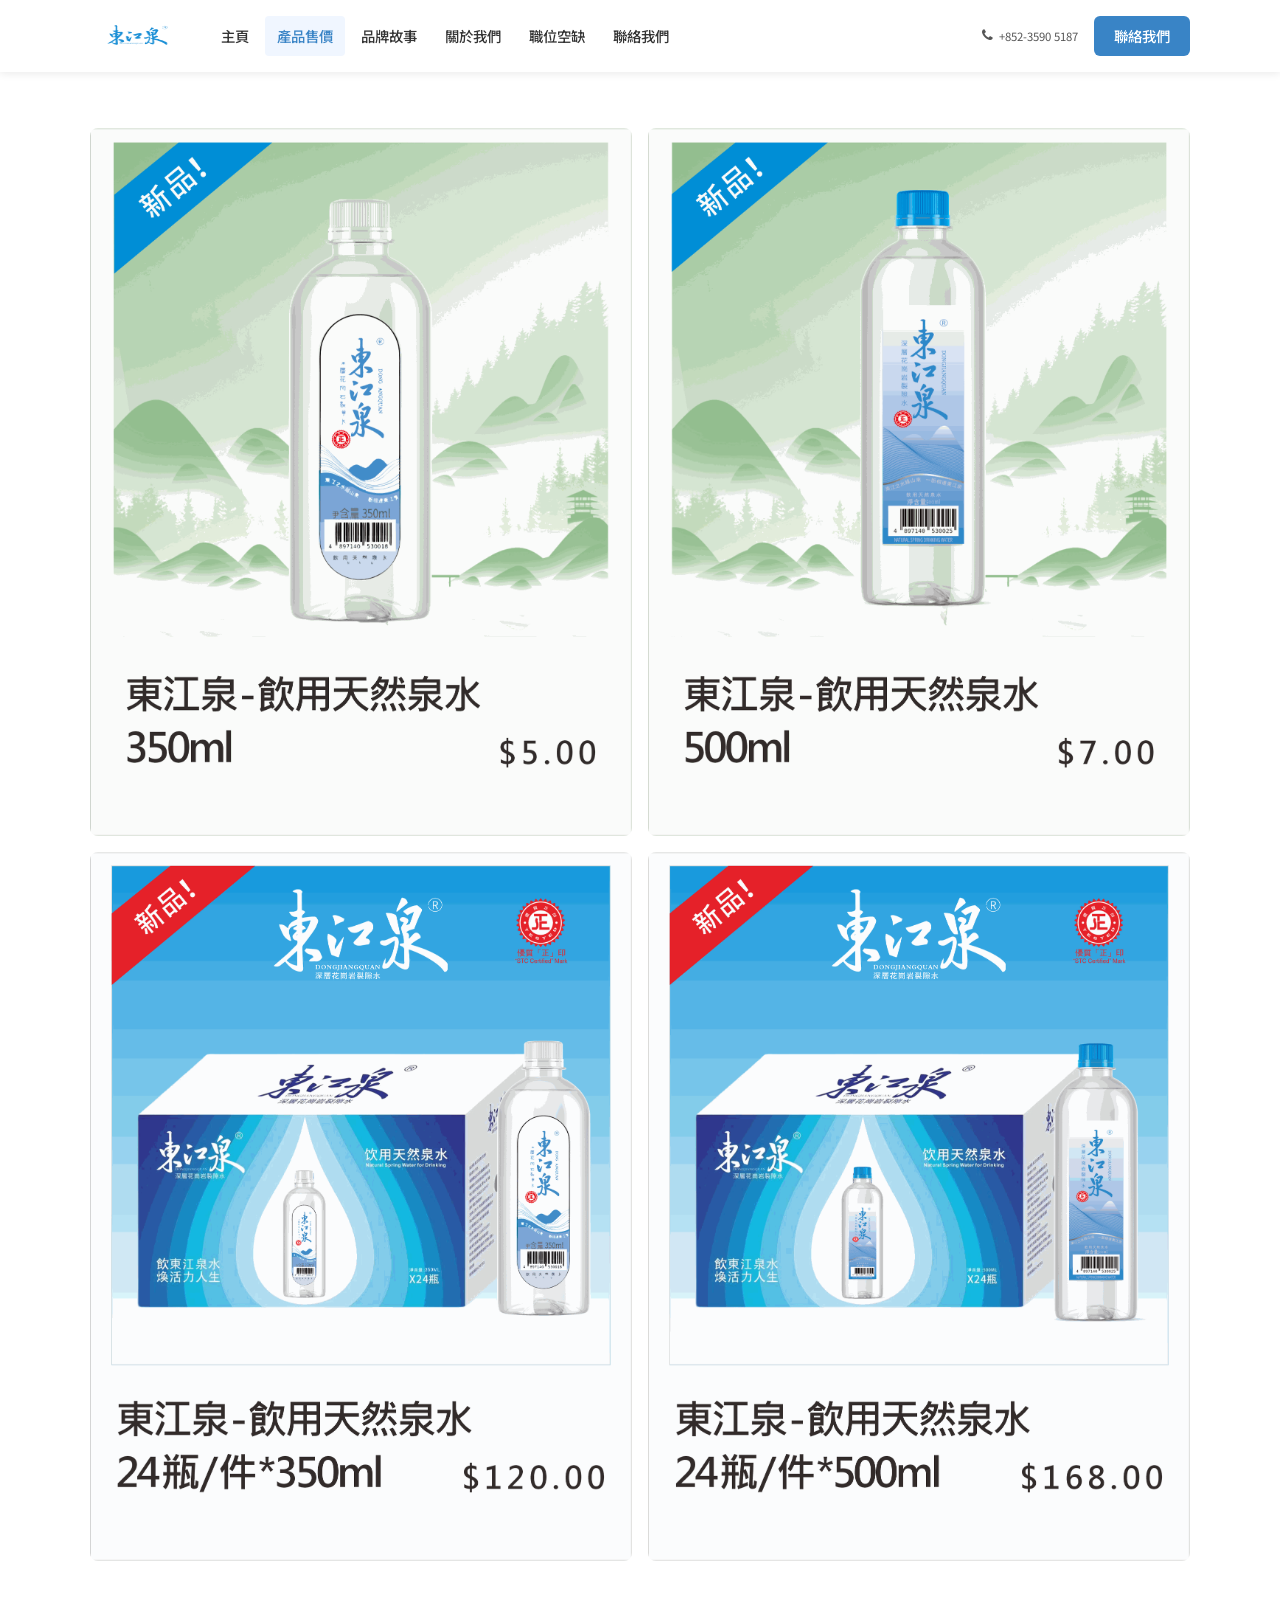
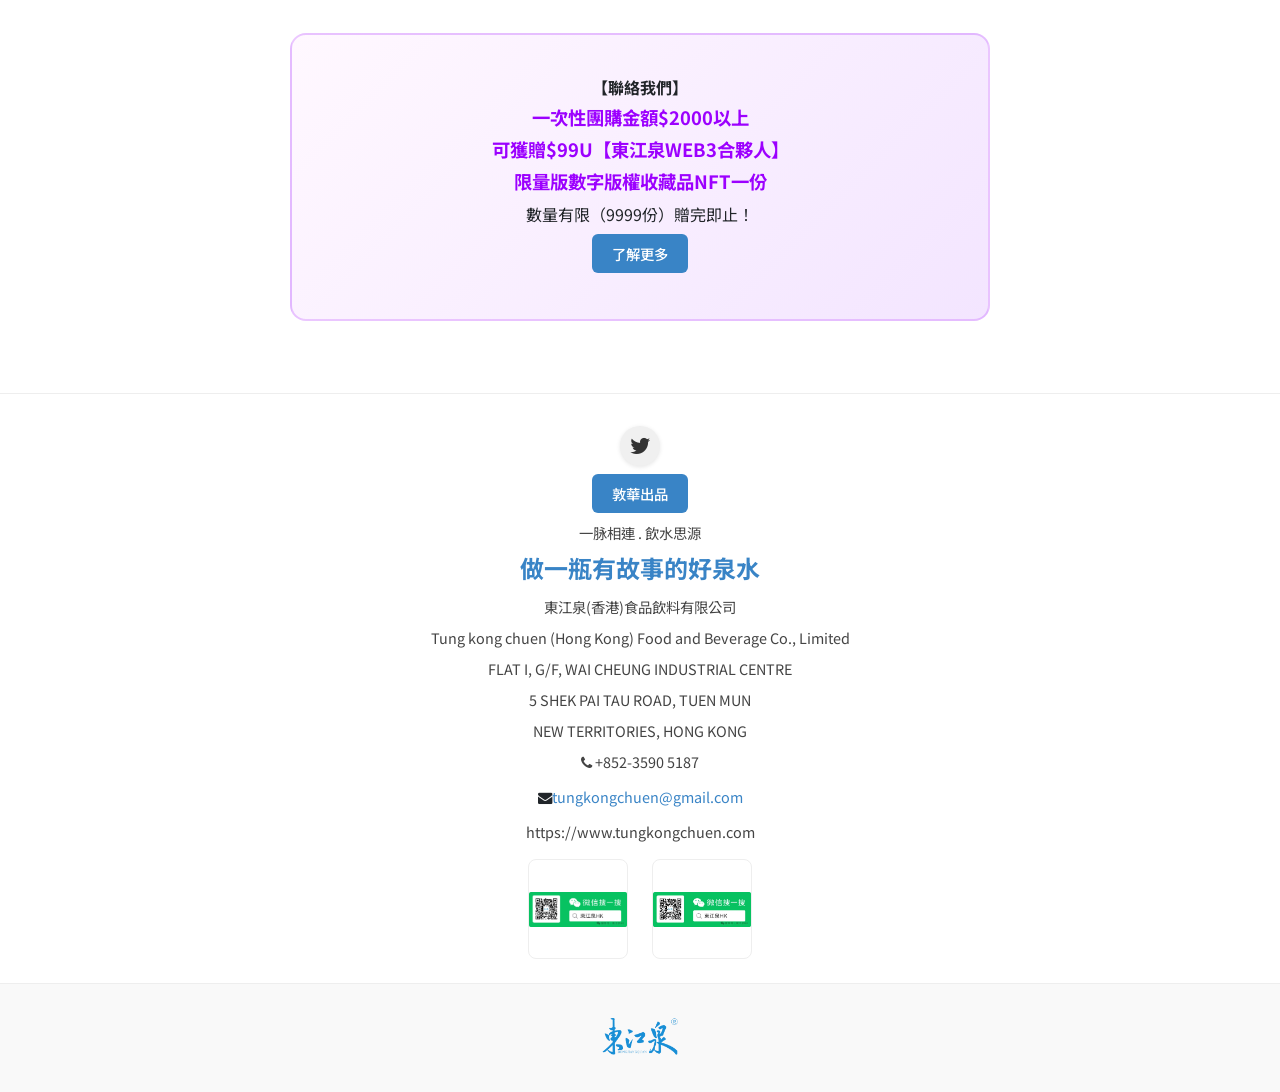
==== chan-pin.html @ 52a04b43 "fix: correct all images with exact original URLs + add all sub-pages - Downloaded all correct origin" ====
<!DOCTYPE html>
<html lang="zh-TW">
<head>
  <meta charset="utf-8"/>
  <meta http-equiv="X-UA-Compatible" content="IE=edge"/>
  <meta name="viewport" content="width=device-width, initial-scale=1"/>
  <meta name="description" content="東江泉 天然飲用泉水 - 產品售價"/>
  <title>產品售價 | 東江泉 天然飲用泉水</title>
  <link rel="shortcut icon" href="assets/images/logo.png"/>
  <link rel="preconnect" href="https://fonts.gstatic.com/" crossorigin/>
  <link href="https://fonts.googleapis.com/css2?family=Noto+Sans+TC:wght@300;400;500;700&display=swap" rel="stylesheet"/>
  <link rel="stylesheet" href="https://cdnjs.cloudflare.com/ajax/libs/font-awesome/4.7.0/css/font-awesome.min.css"/>
  <link rel="stylesheet" href="style.css"/>
</head>
<body>

<header id="top" class="site-header"></header>

<main id="wrap">

  <!-- Product Gallery - 2 column masonry -->
  <section class="section-gallery section-gallery-products">
    <div class="container">
      <div class="masonry-2col">
        <div class="masonry-col">
          <img src="assets/images/prod_350ml_5.png"   alt="東江泉350ml 5箱裝"   class="img-fluid rounded gallery-img"/>
          <img src="assets/images/prod_350ml_120.png" alt="東江泉350ml 120箱裝" class="img-fluid rounded gallery-img"/>
        </div>
        <div class="masonry-col">
          <img src="assets/images/prod_500ml_7.png"   alt="東江泉500ml 7箱裝"   class="img-fluid rounded gallery-img"/>
          <img src="assets/images/prod_500ml_168.png" alt="東江泉500ml 168箱裝" class="img-fluid rounded gallery-img"/>
        </div>
      </div>
    </div>
  </section>

  <!-- NFT Promo Banner -->
  <section class="section-nft-promo">
    <div class="container">
      <div class="nft-promo-box">
        <div class="nft-promo-inner">
          <p><strong>【聯絡我們】</strong></p>
          <h3><span style="color:rgb(156,0,255);">一次性團購金額$2000以上</span></h3>
          <h3><span style="color:rgb(156,0,255);">可獲贈$99U【東江泉WEB3合夥人】</span></h3>
          <h3><span style="color:rgb(156,0,255);">限量版數字版權收藏品NFT一份</span></h3>
          <p>數量有限（9999份）贈完即止！</p>
          <p class="mt-3"><a href="contactus.html" class="btn-contact">了解更多</a></p>
        </div>
      </div>
    </div>
  </section>

</main>

<footer id="bottom"></footer>
<script src="main.js"></script>
</body>
</html>
---- style.css ----
/* ======================================================
   東江泉 天然飲用泉水 - 1:1 Clone Stylesheet
   ====================================================== */

/* ---- CSS Variables (matching Odoo theme) ---- */
:root {
  --color1: #3984c6;        /* o-color-1 blue */
  --color5: #6c757d;        /* o-color-5 muted */
  --color-primary: #3984c6;
  --color-gold-start: #FFDE45;
  --color-gold-end: #452100;
  --font-sans: 'Noto Sans TC', 'PingFang TC', 'Microsoft JhengHei', 'Helvetica Neue', Arial, sans-serif;
  --font-serif: 'Noto Serif TC', 'PMingLiU', Georgia, serif;
  --header-h: 72px;
  --mobile-header-h: 64px;
}

/* ---- Reset ---- */
*, *::before, *::after { box-sizing: border-box; margin: 0; padding: 0; }
html { font-size: 16px; scroll-behavior: smooth; }
body {
  font-family: var(--font-sans);
  color: #212529;
  background: #fff;
  line-height: 1.6;
  overflow-x: hidden;
}
img { display: block; max-width: 100%; }
a { text-decoration: none; color: inherit; }
a:hover { text-decoration: underline; color: var(--color-primary); }
p { margin-bottom: 0.5rem; }
h1, h2, h3, h4, h5, h6 { font-family: var(--font-sans); font-weight: 700; line-height: 1.3; }
ul { list-style: none; padding: 0; margin: 0; }

.text-center { text-align: center !important; }
.text-right  { text-align: right !important; }
.text-left   { text-align: left !important; }
.img-fluid   { max-width: 100%; height: auto; display: block; }
.d-block     { display: block; }
.mx-auto     { margin-left: auto; margin-right: auto; }
.rounded     { border-radius: 8px; }

.container       { max-width: 1140px; margin: 0 auto; padding: 0 20px; }
.container-small { max-width: 750px;  margin: 0 auto; padding: 0 20px; }

/* ---- Gradient Text ---- */
.gradient-gold {
  background: linear-gradient(135deg, #FFDE45 0%, #452100 100%);
  -webkit-background-clip: text;
  -webkit-text-fill-color: transparent;
  background-clip: text;
}
.text-color5 { color: var(--color5); }

/* ---- Buttons ---- */
.btn-primary, .btn-contact, .btn-dunhua {
  display: inline-block;
  background-color: var(--color-primary);
  color: #fff !important;
  padding: 8px 20px;
  border-radius: 6px;
  font-size: .9rem;
  font-weight: 500;
  transition: background .2s, box-shadow .2s;
  border: none;
  cursor: pointer;
  text-decoration: none;
}
.btn-primary:hover, .btn-contact:hover, .btn-dunhua:hover {
  background-color: #2c6fad;
  box-shadow: 0 4px 12px rgba(57,132,198,.3);
  text-decoration: none;
}

/* ====================================================
   HEADER / NAVBAR
   ==================================================== */
.site-header {
  position: fixed;
  top: 0; left: 0; right: 0;
  z-index: 1000;
  background: #fff;
  box-shadow: 0 2px 8px rgba(0,0,0,.08);
}

/* Desktop */
.navbar-desktop {
  display: block;
  height: var(--header-h);
}
.nav-container {
  max-width: 1140px;
  margin: 0 auto;
  padding: 0 20px;
  height: 100%;
  display: flex;
  align-items: center;
  gap: 24px;
}
.navbar-brand img { display: block; }

.nav-menu {
  display: flex;
  gap: 4px;
  flex: 1;
}
.nav-menu li a {
  display: block;
  padding: 8px 12px;
  font-size: .9rem;
  font-weight: 500;
  color: #333;
  border-radius: 4px;
  transition: color .2s, background .2s;
}
.nav-menu li a:hover, .nav-menu li a.active {
  color: var(--color-primary);
  background: #f0f6ff;
  text-decoration: none;
}

.nav-right {
  display: flex;
  align-items: center;
  gap: 16px;
  flex-shrink: 0;
}
.nav-phone {
  display: flex;
  align-items: center;
  gap: 6px;
  font-size: .85rem;
  color: #555;
}
.nav-phone:hover { color: var(--color-primary); text-decoration: none; }

/* Mobile */
.navbar-mobile { display: none; }
.mobile-nav-top {
  display: flex;
  align-items: center;
  justify-content: space-between;
  padding: 12px 20px;
  height: var(--mobile-header-h);
}
.mobile-toggle {
  display: flex;
  flex-direction: column;
  gap: 5px;
  background: none;
  border: none;
  cursor: pointer;
  padding: 4px;
}
.mobile-toggle span {
  display: block;
  width: 24px;
  height: 2px;
  background: #333;
  border-radius: 2px;
  transition: all .3s;
}
.mobile-menu {
  display: none;
  padding: 16px 20px;
  border-top: 1px solid #eee;
  background: #fff;
}
.mobile-menu.open { display: block; }
.mobile-menu li { border-bottom: 1px solid #f0f0f0; }
.mobile-menu li a {
  display: block;
  padding: 12px 0;
  font-size: 1rem;
  color: #333;
}

/* Spacer for fixed header */
body { padding-top: var(--header-h); }

/* ====================================================
   SECTION GLOBAL
   ==================================================== */
section { padding: 32px 0; }

/* ====================================================
   SECTION 1: WEB3 Banner
   ==================================================== */
.section-web3 { padding: 24px 0 16px; }
.web3-box {
  border: 13px double rgb(206,231,247);
  border-radius: 27px;
  padding: 24px 32px;
  background: #fff;
}
.logo-center { margin: 16px 0; }
.logo-big { max-width: 220px; margin: 0 auto; }

/* ====================================================
   SECTION 2: Bottle Hero
   ==================================================== */
.section-bottle-hero { padding: 24px 0; }
.label-2025 {
  font-size: 1.8125rem;
  text-align: left;
  margin-bottom: 8px;
}
.bottle-title {
  font-size: 1.9375rem;
  margin-bottom: 16px;
}
.bottle-figure { text-align: center; }
.bottle-img {
  max-width: 420px;
  margin: 0 auto;
}

/* ====================================================
   SECTION DIVIDER
   ==================================================== */
.section-divider { padding: 32px 0; }
.section-divider hr {
  border: none;
  border-top: 1px solid #dee2e6;
  width: 100%;
}

/* ====================================================
   SECTION 3: Stats
   ==================================================== */
.section-stats {
  padding: 24px 0 32px;
  position: relative;
}
.stats-header { margin-bottom: 8px; }
.stats-grid {
  display: grid;
  grid-template-columns: 1fr 1fr 1fr;
  gap: 0;
}
.stat-item {
  padding: 48px 16px 24px;
}
.stat-number {
  display: block;
  font-size: 2.5rem;
  font-weight: 700;
  color: var(--color1);
  line-height: 1;
  margin-bottom: 0;
}
.stat-divider {
  width: 100%;
  border: none;
  border-top: 1px solid #dee2e6;
  margin: 8px 0 24px;
}
.stat-label { margin-bottom: 0; }
.stat-item p { font-size: 1.1rem; margin-bottom: 4px; }

/* ====================================================
   SECTION 4: Image Mosaic
   ==================================================== */
.section-mosaic { padding: 40px 0 24px; background: #f8f9fa; }

.mosaic-grid {
  display: grid;
  grid-template-columns: repeat(12, 1fr);
  grid-auto-rows: 60px;
  gap: 12px;
  align-items: center;
}

.mosaic-title-block {
  grid-column: 1 / 6;
  grid-row: 2 / 5;
  display: flex;
  align-items: center;
  justify-content: center;
}
.mosaic-title-block h2 { font-size: 2rem; }

.mosaic-shuriken {
  grid-column: 9 / 13;
  grid-row: 1 / 9;
  overflow: hidden;
}
.img-shuriken {
  width: 100%;
  height: 100%;
  object-fit: cover;
  clip-path: polygon(50% 0%, 80% 20%, 100% 50%, 80% 80%, 50% 100%, 20% 80%, 0% 50%, 20% 20%);
  border-radius: 50%;
}

.mosaic-subtitle {
  grid-column: 2 / 5;
  grid-row: 13 / 15;
  display: flex;
  align-items: center;
}
.mosaic-subtitle p { margin: 0; font-size: 1rem; }

.mosaic-scene-large {
  grid-column: 1 / 5;
  grid-row: 5 / 11;
  overflow: hidden;
}
.img-blob-door {
  width: 100%;
  height: 100%;
  object-fit: cover;
  border-radius: 50% 50% 50% 50% / 60% 60% 40% 40%;
}

.mosaic-desc {
  grid-column: 5 / 9;
  grid-row: 7 / 9;
  display: flex;
  align-items: center;
}
.mosaic-desc p { font-size: .9rem; }

.mosaic-center-img {
  grid-column: 5 / 10;
  grid-row: 9 / 17;
  overflow: hidden;
}
.img-rounded-square {
  width: 100%;
  height: 100%;
  object-fit: cover;
  border-radius: 24px;
}

.mosaic-scene-bottom {
  grid-column: 1 / 6;
  grid-row: 14 / 23;
  overflow: hidden;
}
.img-blob {
  width: 100%;
  height: 100%;
  object-fit: cover;
  border-radius: 30% 70% 70% 30% / 30% 30% 70% 70%;
}

.mosaic-scene-circle {
  grid-column: 9 / 13;
  grid-row: 15 / 22;
  overflow: hidden;
}
.img-circle {
  width: 100%;
  height: 100%;
  object-fit: cover;
  border-radius: 50%;
}

/* ====================================================
   SECTION 5: Source Text
   ==================================================== */
.section-source-text {
  padding: 32px 0 80px;
  text-align: center;
}
.section-source-text p { font-size: 1rem; margin-bottom: 8px; }

/* ====================================================
   SECTION 6: Cert Hero
   ==================================================== */
.section-cert-hero {
  padding: 32px 0 16px;
  background: #f8f9fa;
}
.cert-hero-img {
  position: relative;
  margin-bottom: 16px;
}
.img-ipad {
  max-width: 900px;
  width: 100%;
  border-radius: 16px;
  margin: 0 auto;
  box-shadow: 0 8px 40px rgba(0,0,0,.12);
}
.cert-hero-title { padding: 24px 0 16px; }

/* ====================================================
   SECTION 7: Title
   ==================================================== */
.section-title {
  padding: 72px 0 16px;
  text-align: center;
}

/* ====================================================
   SECTION 8: Gallery (masonry 2-col)
   ==================================================== */
.section-gallery { padding: 24px 0 56px; overflow: hidden; }
.masonry-2col {
  display: grid;
  grid-template-columns: 1fr 1fr;
  gap: 16px;
  align-items: start;
}
.masonry-col {
  display: flex;
  flex-direction: column;
  gap: 16px;
}
.gallery-img {
  width: 100%;
  height: auto;
  border-radius: 8px;
}

/* ====================================================
   SECTION 9: Features Wave
   ==================================================== */
.section-features {
  padding: 64px 0;
  background: #f1f6fb;
  position: relative;
}
.section-features-title {
  font-size: 2rem;
  margin-bottom: 0;
}
.features-grid {
  display: grid;
  grid-template-columns: 1fr 1fr 1fr;
  gap: 0;
  margin-top: 32px;
}
.feature-item {
  padding: 24px;
}
.feature-icon {
  font-size: 2rem !important;
  color: #555;
  border: 1px solid #ccc !important;
  border-radius: 6px !important;
  padding: 12px;
  background: transparent;
  display: inline-block;
}
.feature-item h4 { font-size: 1.25rem; }
.feature-item p { font-size: .95rem; }

/* ====================================================
   SECTION 11: Production Gallery 2x2
   ==================================================== */
.section-prod-gallery { padding: 24px 0 56px; }
.prod-gallery-grid {
  display: grid;
  grid-template-columns: 1fr 1fr;
  gap: 16px;
}
.prod-gallery-item img {
  width: 100%;
  max-height: 400px;
  object-fit: cover;
  object-position: center;
  border-radius: 8px;
}

/* ====================================================
   SECTION 12: Masonry Block (4 cards + center logo)
   ==================================================== */
.section-masonry-block {
  padding: 64px 0 72px;
}
.masonry-block-grid {
  display: grid;
  grid-template-columns: 1fr 1fr 1fr 1fr 1fr;
  grid-template-rows: auto auto;
  gap: 16px;
  align-items: center;
  position: relative;
}

.mb-block {
  border-radius: 16px;
  padding: 24px 20px;
  display: flex;
  flex-direction: column;
  justify-content: flex-end;
  min-height: 180px;
}
.mb-block p { font-size: .95rem; margin-bottom: 4px; }

.mb-block-tl {
  grid-column: 2 / 5;
  grid-row: 1;
  background: #f8f9fa;
}
.mb-block-tr {
  grid-column: 4 / 6;
  grid-row: 1;
  background: linear-gradient(135deg, #fff -400%, #e9ecef 100%);
}
.mb-block-bl {
  grid-column: 2 / 5;
  grid-row: 2;
  background: linear-gradient(135deg, #fff -400%, #337ab7 100%);
  color: #fff;
}
.mb-block-bl p { color: rgba(255,255,255,.9); }
.mb-block-br {
  grid-column: 4 / 6;
  grid-row: 2;
  background: #f8f9fa;
}

.mb-block-center {
  grid-column: 1 / 6;
  grid-row: 1 / 3;
  display: flex;
  align-items: center;
  justify-content: center;
  z-index: 2;
  pointer-events: none;
}
.img-circle-logo {
  width: 180px;
  height: 180px;
  object-fit: contain;
  border-radius: 50%;
  background: #fff;
  padding: 20px;
  box-shadow: 0 4px 24px rgba(0,0,0,.10);
}

/* ====================================================
   SECTION 13: Report
   ==================================================== */
.section-report {
  padding: 64px 0 16px;
}
.report-img {
  max-width: 960px;
  width: 100%;
  border-radius: 12px;
  margin: 0 auto;
}

/* ====================================================
   FOOTER
   ==================================================== */
footer {
  background: #fff;
  border-top: 1px solid #eee;
  padding: 0;
}
.footer-main {
  padding: 32px 20px 24px;
  text-align: center;
}
.footer-social { margin-bottom: 8px; }
.social-link {
  display: inline-flex;
  align-items: center;
  justify-content: center;
}
.social-link .fa {
  font-size: 1.4rem;
  width: 40px;
  height: 40px;
  line-height: 40px;
  text-align: center;
  border-radius: 50%;
  background: #f0f0f0;
  color: #333;
  transition: background .2s, color .2s;
  box-shadow: 0 1px 4px rgba(0,0,0,.1);
}
.social-link:hover .fa {
  background: #1da1f2;
  color: #fff;
  text-decoration: none;
}

.slogan-text { font-size: 1.1875rem; margin-top: 4px; }
.footer-tagline { margin: 4px 0 12px; }
.footer-company { font-size: 1rem; }
.footer-company-en { font-size: .9rem; color: #555; margin-bottom: 8px; }
.footer-main p { font-size: .9rem; color: #444; }

.footer-email-list {
  display: flex;
  justify-content: center;
  flex-wrap: wrap;
  gap: 24px;
  margin: 12px 0;
  padding: 0;
}
.footer-email-list li { font-size: .9rem; }
.footer-email-list a { color: var(--color-primary); }

.footer-qr-row {
  display: flex;
  justify-content: center;
  gap: 24px;
  margin-top: 16px;
  flex-wrap: wrap;
}
.footer-qr {
  width: 100px;
  height: 100px;
  object-fit: contain;
  border: 1px solid #eee;
  border-radius: 8px;
}

.footer-logo-bar {
  padding: 16px 20px;
  border-top: 1px solid #eee;
  background: #f9f9f9;
}
.footer-logo {
  max-width: 120px;
  margin: 0 auto;
}

/* ====================================================
   RESPONSIVE
   ==================================================== */
@media (max-width: 991px) {
  .navbar-desktop { display: none; }
  .navbar-mobile { display: block; }
  body { padding-top: var(--mobile-header-h); }

  .stats-grid { grid-template-columns: 1fr; }
  .stat-item { padding: 32px 16px 16px; }

  .mosaic-grid {
    display: flex;
    flex-direction: column;
    gap: 16px;
  }
  .mosaic-scene-large img,
  .mosaic-scene-bottom img,
  .mosaic-center-img img,
  .mosaic-scene-circle img,
  .mosaic-shuriken img {
    clip-path: none;
    border-radius: 12px;
    height: 220px;
    width: 100%;
    object-fit: cover;
  }

  .features-grid { grid-template-columns: 1fr; }
  .feature-item { border-bottom: 1px solid #e9ecef; }

  .masonry-2col { grid-template-columns: 1fr; }

  .prod-gallery-grid { grid-template-columns: 1fr; }

  .masonry-block-grid {
    display: grid;
    grid-template-columns: 1fr 1fr;
    grid-template-rows: auto;
    gap: 16px;
  }
  .mb-block-tl { grid-column: 1; grid-row: 1; }
  .mb-block-tr { grid-column: 2; grid-row: 1; }
  .mb-block-center {
    grid-column: 1 / 3;
    grid-row: 2;
    position: static;
    padding: 24px;
  }
  .mb-block-bl { grid-column: 1; grid-row: 3; }
  .mb-block-br { grid-column: 2; grid-row: 3; }
}

@media (max-width: 600px) {
  .web3-box { padding: 20px 16px; }
  .logo-big { max-width: 160px; }
  .bottle-img { max-width: 280px; }
  .masonry-block-grid { grid-template-columns: 1fr; }
  .mb-block-tl, .mb-block-tr, .mb-block-bl, .mb-block-br {
    grid-column: 1;
  }
  .mb-block-tl { grid-row: 1; }
  .mb-block-tr { grid-row: 2; }
  .mb-block-center { grid-column: 1; grid-row: 3; }
  .mb-block-bl { grid-row: 4; }
  .mb-block-br { grid-row: 5; }
  .img-circle-logo { width: 120px; height: 120px; }
}

/* ====================================================
   SUB-PAGES: Chan-Pin (產品售價)
   ==================================================== */
.section-gallery-products { padding: 56px 0 40px; }

.nft-promo-box {
  background: linear-gradient(135deg, #fff8ff 0%, #f3e5ff 100%);
  border: 2px solid rgba(156,0,255,.2);
  border-radius: 16px;
  padding: 40px 32px;
  margin: 0 auto;
  max-width: 700px;
  text-align: center;
}
.nft-promo-box h3 { font-size: 1.15rem; font-weight: 700; margin-bottom: 8px; }
.nft-promo-box p  { font-size: 1rem; margin-bottom: 6px; }
.section-nft-promo { padding: 32px 0 72px; }

/* ====================================================
   SUB-PAGES: Our-Services (品牌故事)
   ==================================================== */
.section-story-gallery { padding: 24px 0 56px; }
.story-gallery-col {
  display: flex;
  flex-direction: column;
  gap: 16px;
  max-width: 960px;
  margin: 0 auto;
}
.story-img {
  width: 100%;
  height: auto;
  border-radius: 8px;
  object-fit: cover;
}

/* ====================================================
   SUB-PAGES: Jobs (職位空缺)
   ==================================================== */
.jobs-topbar {
  background: #fff;
  border-top: 1px solid #dee2e6;
  border-bottom: 1px solid #dee2e6;
  padding: 14px 0;
  box-shadow: 0 1px 4px rgba(0,0,0,.06);
}
.jobs-topbar-inner {
  display: flex;
  align-items: center;
  justify-content: space-between;
  gap: 16px;
  flex-wrap: wrap;
}
.jobs-title { font-size: 1.1rem; font-weight: 700; }
.jobs-search { display: flex; gap: 8px; }
.search-input-wrap {
  display: flex;
  border: 1px solid #dee2e6;
  border-radius: 6px;
  overflow: hidden;
  background: #f8f9fa;
}
.jobs-search-input {
  border: none;
  background: transparent;
  padding: 8px 12px;
  font-size: .9rem;
  outline: none;
  min-width: 180px;
}
.jobs-search-btn {
  background: #f8f9fa;
  border: none;
  border-left: 1px solid #dee2e6;
  padding: 8px 14px;
  cursor: pointer;
  color: #555;
}
.jobs-container { padding: 48px 0 64px; }
.jobs-empty { max-width: 500px; margin: 0 auto; }
.jobs-empty-text { font-size: 1.1rem; color: #6c757d; margin-bottom: 24px; }
.jobs-empty-img { width: 50%; max-width: 200px; margin: 0 auto 24px; display: block; }

/* ====================================================
   SUB-PAGES: Contactus (聯絡我們)
   ==================================================== */
.contact-hero {
  position: relative;
  height: 200px;
  display: flex;
  align-items: center;
  overflow: hidden;
}
.contact-hero-bg {
  position: absolute; inset: 0;
  background: url('https://www.tungkongchuen.com/web/image/website.s_parallax_default_image') center/cover no-repeat;
}
.contact-hero-overlay {
  position: absolute; inset: 0;
  background: rgba(0,0,0,.5);
}
.contact-hero-content {
  position: relative; z-index: 2;
  color: #fff;
}
.contact-hero-content h1 { font-size: 2rem; color: #fff; }

.contact-main { padding: 40px 0 80px; }
.contact-map   { margin-bottom: 32px; }

.contact-promo { margin-bottom: 32px; }
.contact-promo h3 { font-size: 1.15rem; font-weight: 700; margin-bottom: 8px; }

.contact-form-wrap {
  background: #fff;
  border: 1px solid #e9ecef;
  border-radius: 12px;
  padding: 36px 32px;
  box-shadow: 0 2px 16px rgba(0,0,0,.07);
}
.contact-form .form-field { margin-bottom: 20px; }
.contact-form label {
  display: block;
  font-size: .9rem;
  font-weight: 600;
  color: #333;
  margin-bottom: 6px;
}
.contact-form .required { color: #dc3545; }

.form-control, .form-select {
  width: 100%;
  padding: 10px 14px;
  border: 1px solid #dee2e6;
  border-radius: 6px;
  font-size: .9rem;
  font-family: inherit;
  background: #f8f9fa;
  color: #212529;
  transition: border-color .2s, box-shadow .2s;
  outline: none;
  -webkit-appearance: none;
}
.form-control:focus, .form-select:focus {
  border-color: var(--color-primary);
  box-shadow: 0 0 0 3px rgba(57,132,198,.15);
  background: #fff;
}
.form-control-file {
  width: 100%;
  padding: 8px 0;
  font-size: .9rem;
}

.form-row-2col {
  display: grid;
  grid-template-columns: 1fr 1fr;
  gap: 16px;
  margin-bottom: 0;
}
.form-row-2col .form-field { margin-bottom: 20px; }

.date-input-wrap { position: relative; }
.date-icon {
  position: absolute;
  right: 14px;
  top: 50%;
  transform: translateY(-50%);
  color: #888;
  pointer-events: none;
}

.payment-qr-section {
  background: #f8f9fa;
  border-radius: 10px;
  padding: 20px;
  margin: 16px 0 24px;
}
.payment-qr-row {
  display: flex;
  justify-content: center;
  gap: 32px;
  margin-top: 12px;
  flex-wrap: wrap;
}
.payment-qr-img {
  width: 120px;
  height: 120px;
  object-fit: contain;
  border: 1px solid #dee2e6;
  border-radius: 8px;
  background: #fff;
}
.qr-label { font-size: .85rem; color: #666; margin-top: 6px; }

.btn-submit {
  display: inline-block;
  background: var(--color-primary);
  color: #fff;
  padding: 12px 48px;
  border: none;
  border-radius: 6px;
  font-size: 1rem;
  font-weight: 600;
  cursor: pointer;
  transition: background .2s, box-shadow .2s;
  font-family: inherit;
}
.btn-submit:hover {
  background: #2c6fad;
  box-shadow: 0 4px 12px rgba(57,132,198,.3);
}
.btn-submit:disabled { opacity: .7; cursor: not-allowed; }

.form-success-msg {
  background: #d4edda;
  border: 1px solid #c3e6cb;
  color: #155724;
  border-radius: 6px;
  padding: 16px;
  text-align: center;
  font-size: .95rem;
  margin-top: 16px;
}

/* ====================================================
   Mobile fixes for sub-pages
   ==================================================== */
@media (max-width: 768px) {
  .form-row-2col { grid-template-columns: 1fr; }
  .nft-promo-box { padding: 24px 16px; }
  .nft-promo-box h3 { font-size: 1rem; }
  .contact-form-wrap { padding: 24px 16px; }
  .jobs-topbar-inner { flex-direction: column; align-items: flex-start; }
}
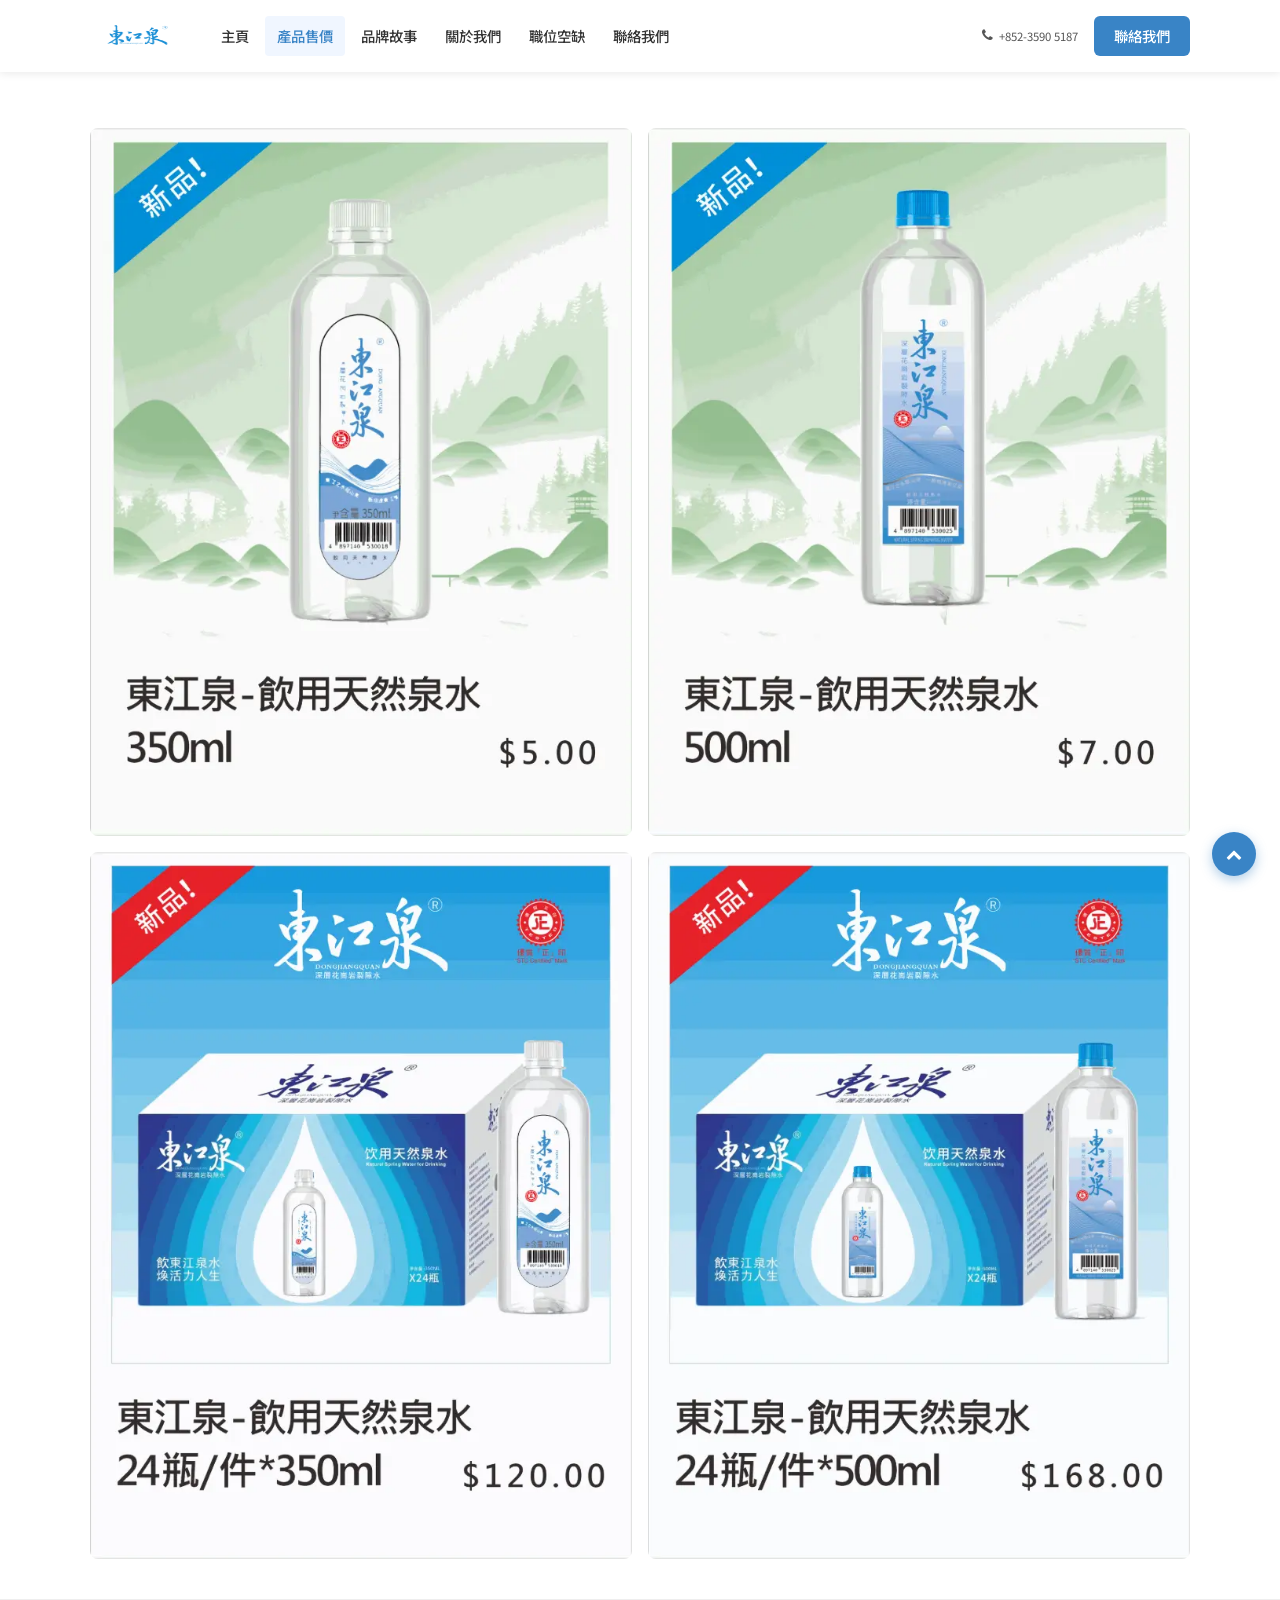
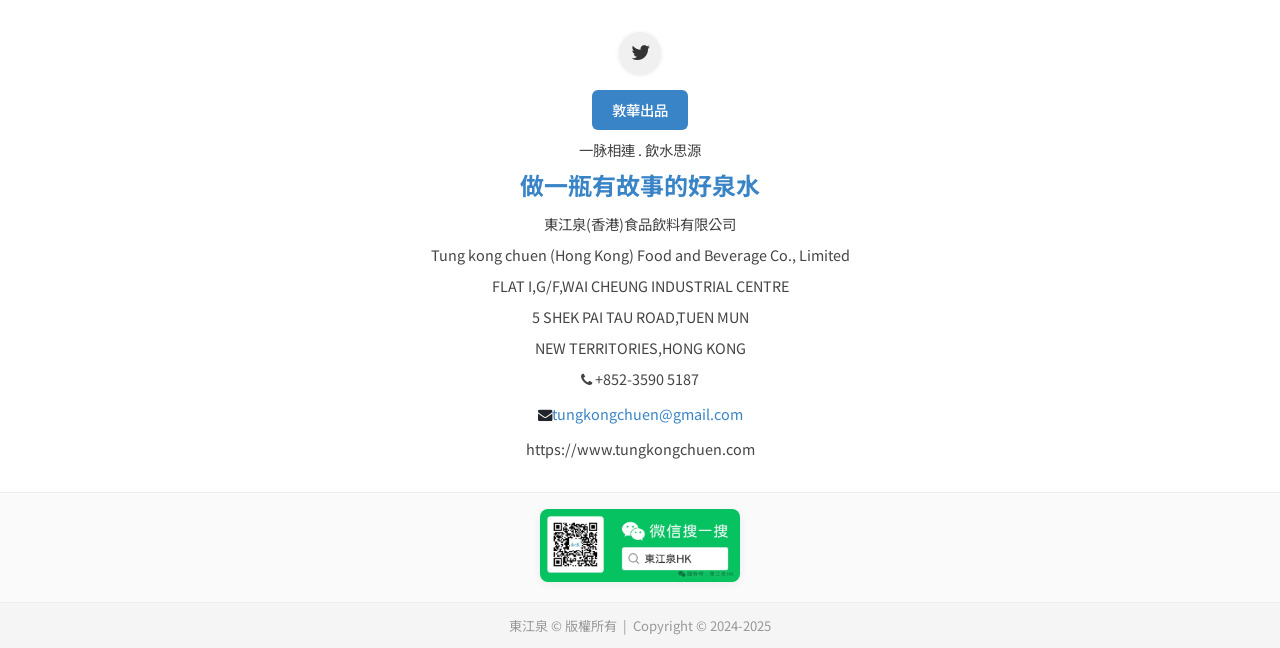
==== commit e82f845e: "fix: sub-pages - add chan-pin popup modal, update product images to webp, fix contact QR Changes: - " ====
--- a/chan-pin.html
+++ b/chan-pin.html
@@ -23,28 +23,12 @@
     <div class="container">
       <div class="masonry-2col">
         <div class="masonry-col">
-          <img src="assets/images/prod_350ml_5.png"   alt="東江泉350ml 5箱裝"   class="img-fluid rounded gallery-img"/>
-          <img src="assets/images/prod_350ml_120.png" alt="東江泉350ml 120箱裝" class="img-fluid rounded gallery-img"/>
+          <img src="assets/images/prod_350ml_5.webp"   alt="東江泉350ml 5箱裝"   class="img-fluid rounded gallery-img"/>
+          <img src="assets/images/prod_350ml_120.webp" alt="東江泉350ml 120箱裝" class="img-fluid rounded gallery-img"/>
         </div>
         <div class="masonry-col">
-          <img src="assets/images/prod_500ml_7.png"   alt="東江泉500ml 7箱裝"   class="img-fluid rounded gallery-img"/>
-          <img src="assets/images/prod_500ml_168.png" alt="東江泉500ml 168箱裝" class="img-fluid rounded gallery-img"/>
-        </div>
-      </div>
-    </div>
-  </section>
-
-  <!-- NFT Promo Banner -->
-  <section class="section-nft-promo">
-    <div class="container">
-      <div class="nft-promo-box">
-        <div class="nft-promo-inner">
-          <p><strong>【聯絡我們】</strong></p>
-          <h3><span style="color:rgb(156,0,255);">一次性團購金額$2000以上</span></h3>
-          <h3><span style="color:rgb(156,0,255);">可獲贈$99U【東江泉WEB3合夥人】</span></h3>
-          <h3><span style="color:rgb(156,0,255);">限量版數字版權收藏品NFT一份</span></h3>
-          <p>數量有限（9999份）贈完即止！</p>
-          <p class="mt-3"><a href="contactus.html" class="btn-contact">了解更多</a></p>
+          <img src="assets/images/prod_500ml_7.webp"   alt="東江泉500ml 7箱裝"   class="img-fluid rounded gallery-img"/>
+          <img src="assets/images/prod_500ml_168.webp" alt="東江泉500ml 168箱裝" class="img-fluid rounded gallery-img"/>
         </div>
       </div>
     </div>
@@ -53,6 +37,50 @@
 </main>
 
 <footer id="bottom"></footer>
+
+<!-- ========== POPUP OVERLAY (shows after 5s, same as original) ========== -->
+<div id="chanpin-popup-overlay" role="dialog" aria-modal="true" aria-label="優惠公告">
+  <div class="popup-box">
+    <button class="popup-close" id="chanpin-popup-close" aria-label="關閉">&times;</button>
+    <div class="popup-inner popup-banner-style">
+      <p><strong>【聯絡我們】</strong></p>
+      <h2><span style="color:rgb(255,0,255);">一次性團購金額$2000以上</span></h2>
+      <h2><span style="color:rgb(255,0,255);">可獲贈$99U【東江泉WEB3合夥人】</span></h2>
+      <h2><span style="color:rgb(255,0,255);">限量版數字版權收藏品NFT一份</span></h2>
+      <p>數量有限（9999份）贈完即止！</p>
+      <p class="mt-3"><a href="contactus.html" class="popup-btn">了解更多</a></p>
+    </div>
+  </div>
+</div>
+
 <script src="main.js"></script>
+<script>
+(function(){
+  // Show popup after 5 seconds (same as original site data-show-after="5000")
+  var shown = sessionStorage.getItem('chanpin_popup_shown');
+  if (!shown) {
+    setTimeout(function(){
+      var overlay = document.getElementById('chanpin-popup-overlay');
+      if (overlay) {
+        overlay.classList.add('popup-visible');
+        sessionStorage.setItem('chanpin_popup_shown', '1');
+      }
+    }, 5000);
+  }
+  // Close handlers
+  document.getElementById('chanpin-popup-close').addEventListener('click', function(){
+    document.getElementById('chanpin-popup-overlay').classList.remove('popup-visible');
+  });
+  document.getElementById('chanpin-popup-overlay').addEventListener('click', function(e){
+    if (e.target === this) this.classList.remove('popup-visible');
+  });
+  document.addEventListener('keydown', function(e){
+    if (e.key === 'Escape') {
+      var overlay = document.getElementById('chanpin-popup-overlay');
+      if (overlay) overlay.classList.remove('popup-visible');
+    }
+  });
+})();
+</script>
 </body>
 </html>
--- a/style.css
+++ b/style.css
@@ -1,16 +1,13 @@
 /* ======================================================
-   東江泉 天然飲用泉水 - 1:1 Clone Stylesheet
+   東江泉 天然飲用泉水 - Complete Stylesheet
    ====================================================== */
 
-/* ---- CSS Variables (matching Odoo theme) ---- */
+/* ---- CSS Variables ---- */
 :root {
-  --color1: #3984c6;        /* o-color-1 blue */
-  --color5: #6c757d;        /* o-color-5 muted */
+  --color1: #3984c6;
+  --color5: #6c757d;
   --color-primary: #3984c6;
-  --color-gold-start: #FFDE45;
-  --color-gold-end: #452100;
-  --font-sans: 'Noto Sans TC', 'PingFang TC', 'Microsoft JhengHei', 'Helvetica Neue', Arial, sans-serif;
-  --font-serif: 'Noto Serif TC', 'PMingLiU', Georgia, serif;
+  --font-sans: 'Noto Sans TC', 'PingFang TC', 'Microsoft JhengHei', Arial, sans-serif;
   --header-h: 72px;
   --mobile-header-h: 64px;
 }
@@ -29,7 +26,7 @@
 a { text-decoration: none; color: inherit; }
 a:hover { text-decoration: underline; color: var(--color-primary); }
 p { margin-bottom: 0.5rem; }
-h1, h2, h3, h4, h5, h6 { font-family: var(--font-sans); font-weight: 700; line-height: 1.3; }
+h1,h2,h3,h4,h5,h6 { font-family: var(--font-sans); font-weight: 700; line-height: 1.3; }
 ul { list-style: none; padding: 0; margin: 0; }
 
 .text-center { text-align: center !important; }
@@ -39,6 +36,7 @@
 .d-block     { display: block; }
 .mx-auto     { margin-left: auto; margin-right: auto; }
 .rounded     { border-radius: 8px; }
+.mt-3        { margin-top: 1rem; }
 
 .container       { max-width: 1140px; margin: 0 auto; padding: 0 20px; }
 .container-small { max-width: 750px;  margin: 0 auto; padding: 0 20px; }
@@ -82,106 +80,72 @@
   background: #fff;
   box-shadow: 0 2px 8px rgba(0,0,0,.08);
 }
-
-/* Desktop */
-.navbar-desktop {
-  display: block;
-  height: var(--header-h);
-}
+.navbar-desktop { display: block; height: var(--header-h); }
 .nav-container {
-  max-width: 1140px;
-  margin: 0 auto;
-  padding: 0 20px;
-  height: 100%;
-  display: flex;
-  align-items: center;
-  gap: 24px;
+  max-width: 1140px; margin: 0 auto; padding: 0 20px;
+  height: 100%; display: flex; align-items: center; gap: 24px;
 }
 .navbar-brand img { display: block; }
-
-.nav-menu {
-  display: flex;
-  gap: 4px;
-  flex: 1;
-}
+.nav-menu { display: flex; gap: 4px; flex: 1; }
 .nav-menu li a {
-  display: block;
-  padding: 8px 12px;
-  font-size: .9rem;
-  font-weight: 500;
-  color: #333;
-  border-radius: 4px;
-  transition: color .2s, background .2s;
+  display: block; padding: 8px 12px;
+  font-size: .9rem; font-weight: 500; color: #333;
+  border-radius: 4px; transition: color .2s, background .2s;
 }
 .nav-menu li a:hover, .nav-menu li a.active {
-  color: var(--color-primary);
-  background: #f0f6ff;
-  text-decoration: none;
-}
-
-.nav-right {
-  display: flex;
-  align-items: center;
-  gap: 16px;
-  flex-shrink: 0;
-}
-.nav-phone {
-  display: flex;
-  align-items: center;
-  gap: 6px;
-  font-size: .85rem;
-  color: #555;
-}
+  color: var(--color-primary); background: #f0f6ff; text-decoration: none;
+}
+.nav-right { display: flex; align-items: center; gap: 16px; flex-shrink: 0; }
+.nav-phone { display: flex; align-items: center; gap: 6px; font-size: .85rem; color: #555; }
 .nav-phone:hover { color: var(--color-primary); text-decoration: none; }
 
-/* Mobile */
+/* Mobile nav */
 .navbar-mobile { display: none; }
 .mobile-nav-top {
-  display: flex;
-  align-items: center;
-  justify-content: space-between;
-  padding: 12px 20px;
-  height: var(--mobile-header-h);
+  display: flex; align-items: center; justify-content: space-between;
+  padding: 12px 20px; height: var(--mobile-header-h);
 }
 .mobile-toggle {
-  display: flex;
-  flex-direction: column;
-  gap: 5px;
-  background: none;
-  border: none;
-  cursor: pointer;
-  padding: 4px;
+  display: flex; flex-direction: column; gap: 5px;
+  background: none; border: none; cursor: pointer; padding: 4px;
 }
 .mobile-toggle span {
-  display: block;
-  width: 24px;
-  height: 2px;
-  background: #333;
-  border-radius: 2px;
-  transition: all .3s;
-}
-.mobile-menu {
-  display: none;
-  padding: 16px 20px;
-  border-top: 1px solid #eee;
-  background: #fff;
-}
+  display: block; width: 24px; height: 2px;
+  background: #333; border-radius: 2px; transition: all .3s;
+}
+.mobile-menu { display: none; padding: 16px 20px; border-top: 1px solid #eee; background: #fff; }
 .mobile-menu.open { display: block; }
 .mobile-menu li { border-bottom: 1px solid #f0f0f0; }
-.mobile-menu li a {
-  display: block;
-  padding: 12px 0;
-  font-size: 1rem;
-  color: #333;
-}
-
-/* Spacer for fixed header */
+.mobile-menu li a { display: block; padding: 12px 0; font-size: 1rem; color: #333; }
+
 body { padding-top: var(--header-h); }
-
-/* ====================================================
-   SECTION GLOBAL
-   ==================================================== */
 section { padding: 32px 0; }
+
+/* ====================================================
+   ANIMATIONS
+   ==================================================== */
+
+/* Bounce-in for WEB3 box */
+@keyframes bounceIn {
+  0%   { opacity: 0; transform: scale(0.5); }
+  60%  { opacity: 1; transform: scale(1.05); }
+  80%  { transform: scale(0.97); }
+  100% { transform: scale(1); }
+}
+.web3-box.anim-bounce-in {
+  animation: bounceIn 2s cubic-bezier(.36,.07,.19,.97) both;
+}
+
+/* Scroll-triggered fade-up animations */
+.scroll-anim {
+  opacity: 0;
+  transform: translateY(32px);
+  transition: opacity 0.65s ease, transform 0.65s ease;
+}
+.scroll-anim.scroll-visible {
+  opacity: 1;
+  transform: translateY(0);
+}
 
 /* ====================================================
    SECTION 1: WEB3 Banner
@@ -200,61 +164,29 @@
    SECTION 2: Bottle Hero
    ==================================================== */
 .section-bottle-hero { padding: 24px 0; }
-.label-2025 {
-  font-size: 1.8125rem;
-  text-align: left;
-  margin-bottom: 8px;
-}
-.bottle-title {
-  font-size: 1.9375rem;
-  margin-bottom: 16px;
-}
+.label-2025 { font-size: 1.8125rem; text-align: left; margin-bottom: 8px; }
+.bottle-title { font-size: 1.9375rem; margin-bottom: 16px; }
 .bottle-figure { text-align: center; }
-.bottle-img {
-  max-width: 420px;
-  margin: 0 auto;
-}
+.bottle-img { max-width: 420px; margin: 0 auto; }
 
 /* ====================================================
    SECTION DIVIDER
    ==================================================== */
 .section-divider { padding: 32px 0; }
-.section-divider hr {
-  border: none;
-  border-top: 1px solid #dee2e6;
-  width: 100%;
-}
+.section-divider hr { border: none; border-top: 1px solid #dee2e6; width: 100%; }
 
 /* ====================================================
    SECTION 3: Stats
    ==================================================== */
-.section-stats {
-  padding: 24px 0 32px;
-  position: relative;
-}
+.section-stats { padding: 24px 0 32px; }
 .stats-header { margin-bottom: 8px; }
-.stats-grid {
-  display: grid;
-  grid-template-columns: 1fr 1fr 1fr;
-  gap: 0;
-}
-.stat-item {
-  padding: 48px 16px 24px;
-}
+.stats-grid { display: grid; grid-template-columns: 1fr 1fr 1fr; gap: 0; }
+.stat-item { padding: 48px 16px 24px; }
 .stat-number {
-  display: block;
-  font-size: 2.5rem;
-  font-weight: 700;
-  color: var(--color1);
-  line-height: 1;
-  margin-bottom: 0;
-}
-.stat-divider {
-  width: 100%;
-  border: none;
-  border-top: 1px solid #dee2e6;
-  margin: 8px 0 24px;
-}
+  display: block; font-size: 2.5rem; font-weight: 700;
+  color: var(--color1); line-height: 1;
+}
+.stat-divider { width: 100%; border: none; border-top: 1px solid #dee2e6; margin: 8px 0 24px; }
 .stat-label { margin-bottom: 0; }
 .stat-item p { font-size: 1.1rem; margin-bottom: 4px; }
 
@@ -262,668 +194,361 @@
    SECTION 4: Image Mosaic
    ==================================================== */
 .section-mosaic { padding: 40px 0 24px; background: #f8f9fa; }
-
 .mosaic-grid {
   display: grid;
-  grid-template-columns: repeat(12, 1fr);
+  grid-template-columns: repeat(12,1fr);
   grid-auto-rows: 60px;
   gap: 12px;
   align-items: center;
 }
-
-.mosaic-title-block {
-  grid-column: 1 / 6;
-  grid-row: 2 / 5;
-  display: flex;
-  align-items: center;
-  justify-content: center;
-}
+.mosaic-title-block { grid-column: 1/6; grid-row: 2/5; display: flex; align-items: center; justify-content: center; }
 .mosaic-title-block h2 { font-size: 2rem; }
-
-.mosaic-shuriken {
-  grid-column: 9 / 13;
-  grid-row: 1 / 9;
-  overflow: hidden;
-}
-.img-shuriken {
-  width: 100%;
-  height: 100%;
-  object-fit: cover;
-  clip-path: polygon(50% 0%, 80% 20%, 100% 50%, 80% 80%, 50% 100%, 20% 80%, 0% 50%, 20% 20%);
-  border-radius: 50%;
-}
-
-.mosaic-subtitle {
-  grid-column: 2 / 5;
-  grid-row: 13 / 15;
-  display: flex;
-  align-items: center;
-}
+.mosaic-shuriken { grid-column: 9/13; grid-row: 1/9; overflow: hidden; }
+.img-shuriken { width:100%; height:100%; object-fit:cover; clip-path:polygon(50% 0%,80% 20%,100% 50%,80% 80%,50% 100%,20% 80%,0% 50%,20% 20%); border-radius:50%; }
+.mosaic-subtitle { grid-column: 2/5; grid-row: 13/15; display: flex; align-items: center; }
 .mosaic-subtitle p { margin: 0; font-size: 1rem; }
-
-.mosaic-scene-large {
-  grid-column: 1 / 5;
-  grid-row: 5 / 11;
-  overflow: hidden;
-}
-.img-blob-door {
-  width: 100%;
-  height: 100%;
-  object-fit: cover;
-  border-radius: 50% 50% 50% 50% / 60% 60% 40% 40%;
-}
-
-.mosaic-desc {
-  grid-column: 5 / 9;
-  grid-row: 7 / 9;
-  display: flex;
-  align-items: center;
-}
+.mosaic-scene-large { grid-column: 1/5; grid-row: 5/11; overflow: hidden; }
+.img-blob-door { width:100%; height:100%; object-fit:cover; border-radius: 50% 50% 50% 50% / 60% 60% 40% 40%; }
+.mosaic-desc { grid-column: 5/9; grid-row: 7/9; display: flex; align-items: center; }
 .mosaic-desc p { font-size: .9rem; }
-
-.mosaic-center-img {
-  grid-column: 5 / 10;
-  grid-row: 9 / 17;
-  overflow: hidden;
-}
-.img-rounded-square {
-  width: 100%;
-  height: 100%;
-  object-fit: cover;
-  border-radius: 24px;
-}
-
-.mosaic-scene-bottom {
-  grid-column: 1 / 6;
-  grid-row: 14 / 23;
-  overflow: hidden;
-}
-.img-blob {
-  width: 100%;
-  height: 100%;
-  object-fit: cover;
-  border-radius: 30% 70% 70% 30% / 30% 30% 70% 70%;
-}
-
-.mosaic-scene-circle {
-  grid-column: 9 / 13;
-  grid-row: 15 / 22;
-  overflow: hidden;
-}
-.img-circle {
-  width: 100%;
-  height: 100%;
-  object-fit: cover;
-  border-radius: 50%;
-}
+.mosaic-center-img { grid-column: 5/10; grid-row: 9/17; overflow: hidden; }
+.img-rounded-square { width:100%; height:100%; object-fit:cover; border-radius: 24px; }
+.mosaic-scene-bottom { grid-column: 1/6; grid-row: 14/23; overflow: hidden; }
+.img-blob { width:100%; height:100%; object-fit:cover; border-radius: 30% 70% 70% 30% / 30% 30% 70% 70%; }
+.mosaic-scene-circle { grid-column: 9/13; grid-row: 15/22; overflow: hidden; }
+.img-circle { width:100%; height:100%; object-fit:cover; border-radius: 50%; }
 
 /* ====================================================
    SECTION 5: Source Text
    ==================================================== */
-.section-source-text {
-  padding: 32px 0 80px;
-  text-align: center;
-}
+.section-source-text { padding: 32px 0 80px; text-align: center; }
 .section-source-text p { font-size: 1rem; margin-bottom: 8px; }
 
 /* ====================================================
    SECTION 6: Cert Hero
    ==================================================== */
-.section-cert-hero {
-  padding: 32px 0 16px;
-  background: #f8f9fa;
-}
-.cert-hero-img {
-  position: relative;
-  margin-bottom: 16px;
-}
-.img-ipad {
-  max-width: 900px;
-  width: 100%;
-  border-radius: 16px;
-  margin: 0 auto;
-  box-shadow: 0 8px 40px rgba(0,0,0,.12);
-}
+.section-cert-hero { padding: 32px 0 16px; background: #f8f9fa; }
+.cert-hero-img { position: relative; margin-bottom: 16px; }
+.img-ipad { max-width: 900px; width:100%; border-radius: 16px; margin: 0 auto; box-shadow: 0 8px 40px rgba(0,0,0,.12); }
 .cert-hero-title { padding: 24px 0 16px; }
 
 /* ====================================================
    SECTION 7: Title
    ==================================================== */
-.section-title {
-  padding: 72px 0 16px;
-  text-align: center;
-}
+.section-title { padding: 72px 0 16px; text-align: center; }
 
 /* ====================================================
    SECTION 8: Gallery (masonry 2-col)
    ==================================================== */
 .section-gallery { padding: 24px 0 56px; overflow: hidden; }
-.masonry-2col {
-  display: grid;
-  grid-template-columns: 1fr 1fr;
-  gap: 16px;
-  align-items: start;
-}
-.masonry-col {
-  display: flex;
-  flex-direction: column;
-  gap: 16px;
-}
-.gallery-img {
-  width: 100%;
-  height: auto;
-  border-radius: 8px;
-}
+.masonry-2col { display: grid; grid-template-columns: 1fr 1fr; gap: 16px; align-items: start; }
+.masonry-col { display: flex; flex-direction: column; gap: 16px; }
+.gallery-img { width: 100%; height: auto; border-radius: 8px; }
 
 /* ====================================================
    SECTION 9: Features Wave
    ==================================================== */
-.section-features {
-  padding: 64px 0;
-  background: #f1f6fb;
-  position: relative;
-}
-.section-features-title {
-  font-size: 2rem;
-  margin-bottom: 0;
-}
-.features-grid {
-  display: grid;
-  grid-template-columns: 1fr 1fr 1fr;
-  gap: 0;
-  margin-top: 32px;
-}
-.feature-item {
-  padding: 24px;
-}
+.section-features { padding: 64px 0; background: #f1f6fb; position: relative; }
+.section-features-title { font-size: 2rem; margin-bottom: 0; }
+.features-grid { display: grid; grid-template-columns: 1fr 1fr 1fr; gap: 0; margin-top: 32px; }
+.feature-item { padding: 24px; }
 .feature-icon {
-  font-size: 2rem !important;
-  color: #555;
-  border: 1px solid #ccc !important;
-  border-radius: 6px !important;
-  padding: 12px;
-  background: transparent;
-  display: inline-block;
+  font-size: 2rem !important; color: #555;
+  border: 1px solid #ccc !important; border-radius: 6px !important;
+  padding: 12px; display: inline-block;
 }
 .feature-item h4 { font-size: 1.25rem; }
-.feature-item p { font-size: .95rem; }
+.feature-item p  { font-size: .95rem; }
 
 /* ====================================================
    SECTION 11: Production Gallery 2x2
    ==================================================== */
 .section-prod-gallery { padding: 24px 0 56px; }
-.prod-gallery-grid {
-  display: grid;
-  grid-template-columns: 1fr 1fr;
-  gap: 16px;
-}
-.prod-gallery-item img {
-  width: 100%;
-  max-height: 400px;
-  object-fit: cover;
-  object-position: center;
-  border-radius: 8px;
-}
-
-/* ====================================================
-   SECTION 12: Masonry Block (4 cards + center logo)
-   ==================================================== */
-.section-masonry-block {
-  padding: 64px 0 72px;
-}
+.prod-gallery-grid { display: grid; grid-template-columns: 1fr 1fr; gap: 16px; }
+.prod-gallery-item img { width:100%; max-height:400px; object-fit:cover; border-radius: 8px; }
+
+/* ====================================================
+   SECTION 12: Masonry Block
+   ==================================================== */
+.section-masonry-block { padding: 64px 0 72px; }
 .masonry-block-grid {
   display: grid;
   grid-template-columns: 1fr 1fr 1fr 1fr 1fr;
   grid-template-rows: auto auto;
-  gap: 16px;
-  align-items: center;
-  position: relative;
-}
-
-.mb-block {
-  border-radius: 16px;
-  padding: 24px 20px;
-  display: flex;
-  flex-direction: column;
-  justify-content: flex-end;
-  min-height: 180px;
-}
+  gap: 16px; align-items: center; position: relative;
+}
+.mb-block { border-radius: 16px; padding: 24px 20px; display: flex; flex-direction: column; justify-content: flex-end; min-height: 180px; }
 .mb-block p { font-size: .95rem; margin-bottom: 4px; }
-
-.mb-block-tl {
-  grid-column: 2 / 5;
-  grid-row: 1;
-  background: #f8f9fa;
-}
-.mb-block-tr {
-  grid-column: 4 / 6;
-  grid-row: 1;
-  background: linear-gradient(135deg, #fff -400%, #e9ecef 100%);
-}
-.mb-block-bl {
-  grid-column: 2 / 5;
-  grid-row: 2;
-  background: linear-gradient(135deg, #fff -400%, #337ab7 100%);
-  color: #fff;
-}
+.mb-block-tl { grid-column: 2/5; grid-row: 1; background: #f8f9fa; }
+.mb-block-tr { grid-column: 4/6; grid-row: 1; background: linear-gradient(135deg,#fff -400%,#e9ecef 100%); }
+.mb-block-bl { grid-column: 2/5; grid-row: 2; background: linear-gradient(135deg,#fff -400%,#337ab7 100%); color:#fff; }
 .mb-block-bl p { color: rgba(255,255,255,.9); }
-.mb-block-br {
-  grid-column: 4 / 6;
-  grid-row: 2;
-  background: #f8f9fa;
-}
-
-.mb-block-center {
-  grid-column: 1 / 6;
-  grid-row: 1 / 3;
-  display: flex;
-  align-items: center;
-  justify-content: center;
-  z-index: 2;
-  pointer-events: none;
-}
-.img-circle-logo {
-  width: 180px;
-  height: 180px;
-  object-fit: contain;
-  border-radius: 50%;
-  background: #fff;
-  padding: 20px;
-  box-shadow: 0 4px 24px rgba(0,0,0,.10);
-}
+.mb-block-br { grid-column: 4/6; grid-row: 2; background: #f8f9fa; }
+.mb-block-center { grid-column: 1/6; grid-row: 1/3; display: flex; align-items: center; justify-content: center; z-index: 2; pointer-events: none; }
+.img-circle-logo { width:180px; height:180px; object-fit:contain; border-radius:50%; background:#fff; padding:20px; box-shadow:0 4px 24px rgba(0,0,0,.10); }
 
 /* ====================================================
    SECTION 13: Report
    ==================================================== */
-.section-report {
-  padding: 64px 0 16px;
-}
-.report-img {
-  max-width: 960px;
-  width: 100%;
-  border-radius: 12px;
-  margin: 0 auto;
-}
+.section-report { padding: 64px 0 16px; }
+.report-img { max-width: 960px; width: 100%; border-radius: 12px; margin: 0 auto; }
 
 /* ====================================================
    FOOTER
    ==================================================== */
-footer {
-  background: #fff;
-  border-top: 1px solid #eee;
-  padding: 0;
-}
-.footer-main {
-  padding: 32px 20px 24px;
-  text-align: center;
-}
+footer { background: #fff; border-top: 1px solid #eee; padding: 0; }
+.footer-main { padding: 32px 20px 24px; text-align: center; }
 .footer-social { margin-bottom: 8px; }
 .social-link {
-  display: inline-flex;
-  align-items: center;
-  justify-content: center;
-}
-.social-link .fa {
-  font-size: 1.4rem;
-  width: 40px;
-  height: 40px;
-  line-height: 40px;
-  text-align: center;
-  border-radius: 50%;
-  background: #f0f0f0;
-  color: #333;
+  display: inline-flex; align-items: center; justify-content: center;
+  width: 42px; height: 42px; border-radius: 50%;
+  background: #f0f0f0; color: #333;
   transition: background .2s, color .2s;
   box-shadow: 0 1px 4px rgba(0,0,0,.1);
 }
-.social-link:hover .fa {
-  background: #1da1f2;
-  color: #fff;
-  text-decoration: none;
-}
-
+.social-link .fa { font-size: 1.3rem; line-height: 1; }
+.social-link:hover { background: #1da1f2; color: #fff; text-decoration: none; }
 .slogan-text { font-size: 1.1875rem; margin-top: 4px; }
 .footer-tagline { margin: 4px 0 12px; }
 .footer-company { font-size: 1rem; }
 .footer-company-en { font-size: .9rem; color: #555; margin-bottom: 8px; }
 .footer-main p { font-size: .9rem; color: #444; }
-
-.footer-email-list {
-  display: flex;
-  justify-content: center;
-  flex-wrap: wrap;
-  gap: 24px;
-  margin: 12px 0;
-  padding: 0;
-}
+.footer-email-list { display: flex; justify-content: center; flex-wrap: wrap; gap: 24px; margin: 12px 0; padding: 0; }
 .footer-email-list li { font-size: .9rem; }
 .footer-email-list a { color: var(--color-primary); }
-
-.footer-qr-row {
-  display: flex;
-  justify-content: center;
-  gap: 24px;
-  margin-top: 16px;
-  flex-wrap: wrap;
-}
-.footer-qr {
-  width: 100px;
-  height: 100px;
-  object-fit: contain;
-  border: 1px solid #eee;
-  border-radius: 8px;
-}
-
-.footer-logo-bar {
-  padding: 16px 20px;
-  border-top: 1px solid #eee;
-  background: #f9f9f9;
-}
-.footer-logo {
-  max-width: 120px;
-  margin: 0 auto;
-}
+.footer-qr-row { display: flex; justify-content: center; gap: 24px; margin-top: 16px; flex-wrap: wrap; }
+.footer-qr-item { text-align: center; }
+.footer-qr { width: 100px; height: 100px; object-fit: contain; border: 1px solid #eee; border-radius: 8px; }
+
+/* Footer logo/QR bar — 640.webp centred */
+.footer-logo-bar { padding: 16px 20px 20px; border-top: 1px solid #eee; background: #fafafa; text-align: center; }
+.footer-wechat-qr { width: 200px; height: auto; object-fit: contain; margin: 0 auto; border-radius: 8px; box-shadow: 0 2px 8px rgba(0,0,0,.06); display: block; }
+
+/* Copyright bar */
+.footer-copyright { padding: 12px 20px; border-top: 1px solid #eee; background: #f5f5f5; }
+.footer-copyright p { font-size: .82rem; color: #999; margin: 0; }
+
+/* Scroll-to-top button */
+#scrolltop-wrapper { position: fixed; bottom: 24px; right: 24px; z-index: 999; }
+#btn-scrolltop {
+  display: flex; align-items: center; justify-content: center;
+  width: 44px; height: 44px; border-radius: 50%;
+  background: var(--color-primary); color: #fff;
+  box-shadow: 0 4px 12px rgba(57,132,198,.4);
+  opacity: 0; pointer-events: none;
+  transition: opacity .3s, background .2s, transform .2s;
+}
+#btn-scrolltop:hover { background: #2c6fad; transform: scale(1.1); text-decoration: none; }
+#btn-scrolltop .fa { font-size: 1rem; line-height: 1; }
+
+/* ====================================================
+   POPUP OVERLAY
+   ==================================================== */
+#site-popup-overlay {
+  position: fixed; inset: 0; z-index: 9999;
+  background: rgba(0,0,0,.55);
+  display: flex; align-items: center; justify-content: center;
+  padding: 20px;
+  opacity: 0; pointer-events: none;
+  transition: opacity .4s ease;
+}
+#site-popup-overlay.popup-visible {
+  opacity: 1; pointer-events: auto;
+}
+.popup-box {
+  background: #fff;
+  border-radius: 20px;
+  max-width: 420px; width: 100%;
+  padding: 32px 28px 28px;
+  position: relative;
+  box-shadow: 0 20px 60px rgba(0,0,0,.25);
+  transform: scale(0.85);
+  transition: transform .4s cubic-bezier(.34,1.56,.64,1);
+  max-height: 90vh;
+  overflow-y: auto;
+}
+#site-popup-overlay.popup-visible .popup-box { transform: scale(1); }
+.popup-close {
+  position: absolute; top: 14px; right: 18px;
+  background: none; border: none; font-size: 1.6rem;
+  color: #aaa; cursor: pointer; line-height: 1;
+  transition: color .2s;
+}
+.popup-close:hover { color: #333; }
+.popup-inner { text-align: center; }
+.popup-logo { margin-bottom: 12px; }
+.popup-logo-img { width: 100px; margin: 0 auto; }
+.popup-title { font-size: 1.3rem; color: #222; margin-bottom: 4px; }
+.popup-sub { font-size: .9rem; color: #888; margin-bottom: 16px; }
+.popup-highlight {
+  background: linear-gradient(135deg, #fff8ff 0%, #f0e5ff 100%);
+  border: 2px solid rgba(156,0,255,.18);
+  border-radius: 12px;
+  padding: 16px;
+  margin-bottom: 16px;
+}
+.popup-highlight p { font-size: 1rem; margin-bottom: 6px; }
+.popup-note { font-size: .85rem; color: #888; margin-top: 4px; margin-bottom: 0; }
+.popup-bottle { margin: 12px 0 16px; }
+.popup-bottle-img { width: 80px; margin: 0 auto; }
+.popup-btn {
+  display: inline-block;
+  background: var(--color-primary); color: #fff;
+  padding: 11px 32px; border-radius: 8px;
+  font-size: 1rem; font-weight: 600;
+  transition: background .2s, box-shadow .2s;
+  text-decoration: none;
+}
+.popup-btn:hover { background: #2c6fad; box-shadow: 0 4px 16px rgba(57,132,198,.35); text-decoration: none; color: #fff; }
+
+/* ====================================================
+   SUB-PAGES: Chan-Pin (產品售價)
+   ==================================================== */
+.section-gallery-products { padding: 56px 0 40px; }
+.nft-promo-box {
+  background: linear-gradient(135deg,#fff8ff 0%,#f3e5ff 100%);
+  border: 2px solid rgba(156,0,255,.2);
+  border-radius: 16px; padding: 40px 32px;
+  margin: 0 auto; max-width: 700px; text-align: center;
+}
+.nft-promo-box h3 { font-size: 1.15rem; font-weight: 700; margin-bottom: 8px; }
+.nft-promo-box p  { font-size: 1rem; margin-bottom: 6px; }
+.section-nft-promo { padding: 32px 0 72px; }
+
+/* ====================================================
+   SUB-PAGES: Our-Services (品牌故事)
+   ==================================================== */
+.section-story-gallery { padding: 24px 0 56px; }
+.story-gallery-col { display: flex; flex-direction: column; gap: 16px; max-width: 960px; margin: 0 auto; }
+.story-img { width: 100%; height: auto; border-radius: 8px; object-fit: cover; }
+
+/* ====================================================
+   SUB-PAGES: Jobs (職位空缺)
+   ==================================================== */
+.jobs-topbar { background:#fff; border-top:1px solid #dee2e6; border-bottom:1px solid #dee2e6; padding:14px 0; box-shadow:0 1px 4px rgba(0,0,0,.06); }
+.jobs-topbar-inner { display:flex; align-items:center; justify-content:space-between; gap:16px; flex-wrap:wrap; }
+.jobs-title { font-size:1.1rem; font-weight:700; }
+.jobs-search { display:flex; gap:8px; }
+.search-input-wrap { display:flex; border:1px solid #dee2e6; border-radius:6px; overflow:hidden; background:#f8f9fa; }
+.jobs-search-input { border:none; background:transparent; padding:8px 12px; font-size:.9rem; outline:none; min-width:180px; }
+.jobs-search-btn { background:#f8f9fa; border:none; border-left:1px solid #dee2e6; padding:8px 14px; cursor:pointer; color:#555; }
+.jobs-container { padding: 48px 0 64px; }
+.jobs-empty { max-width: 500px; margin: 0 auto; }
+.jobs-empty-text { font-size: 1.1rem; color: #6c757d; margin-bottom: 24px; }
+.jobs-empty-img { width: 50%; max-width: 200px; margin: 0 auto 24px; display: block; }
+
+/* ====================================================
+   SUB-PAGES: Contactus (聯絡我們)
+   ==================================================== */
+.contact-hero { position:relative; height:200px; display:flex; align-items:center; overflow:hidden; }
+.contact-hero-bg { position:absolute; inset:0; background:linear-gradient(135deg,#e8f4fd,#c8e6f7); }
+.contact-hero-overlay { position:absolute; inset:0; background:rgba(57,132,198,.35); }
+.contact-hero-content { position:relative; z-index:2; color:#fff; }
+.contact-hero-content h1 { font-size:2rem; color:#fff; }
+.contact-main { padding: 40px 0 80px; }
+.contact-map   { margin-bottom: 32px; }
+.contact-promo { margin-bottom: 32px; }
+.contact-promo h3 { font-size: 1.15rem; font-weight: 700; margin-bottom: 8px; }
+.contact-form-wrap { background:#fff; border:1px solid #e9ecef; border-radius:12px; padding:36px 32px; box-shadow:0 2px 16px rgba(0,0,0,.07); }
+.contact-form .form-field { margin-bottom: 20px; }
+.contact-form label { display:block; font-size:.9rem; font-weight:600; color:#333; margin-bottom:6px; }
+.contact-form .required { color: #dc3545; }
+.form-control, .form-select { width:100%; padding:10px 14px; border:1px solid #dee2e6; border-radius:6px; font-size:.9rem; font-family:inherit; background:#f8f9fa; color:#212529; transition:border-color .2s,box-shadow .2s; outline:none; -webkit-appearance:none; }
+.form-control:focus, .form-select:focus { border-color:var(--color-primary); box-shadow:0 0 0 3px rgba(57,132,198,.15); background:#fff; }
+.form-control-file { width:100%; padding:8px 0; font-size:.9rem; }
+.form-row-2col { display:grid; grid-template-columns:1fr 1fr; gap:16px; margin-bottom:0; }
+.form-row-2col .form-field { margin-bottom:20px; }
+.date-input-wrap { position:relative; }
+.date-icon { position:absolute; right:14px; top:50%; transform:translateY(-50%); color:#888; pointer-events:none; }
+.payment-qr-section { background:#f8f9fa; border-radius:10px; padding:20px; margin:16px 0 24px; }
+.payment-qr-row { display:flex; justify-content:center; gap:32px; margin-top:12px; flex-wrap:wrap; }
+.payment-qr-img { width:120px; height:120px; object-fit:contain; border:1px solid #dee2e6; border-radius:8px; background:#fff; }
+.qr-label { font-size:.85rem; color:#666; margin-top:6px; }
+.btn-submit { display:inline-block; background:var(--color-primary); color:#fff; padding:12px 48px; border:none; border-radius:6px; font-size:1rem; font-weight:600; cursor:pointer; transition:background .2s,box-shadow .2s; font-family:inherit; }
+.btn-submit:hover { background:#2c6fad; box-shadow:0 4px 12px rgba(57,132,198,.3); }
+.btn-submit:disabled { opacity:.7; cursor:not-allowed; }
+.form-success-msg { background:#d4edda; border:1px solid #c3e6cb; color:#155724; border-radius:6px; padding:16px; text-align:center; font-size:.95rem; margin-top:16px; }
 
 /* ====================================================
    RESPONSIVE
    ==================================================== */
 @media (max-width: 991px) {
   .navbar-desktop { display: none; }
-  .navbar-mobile { display: block; }
+  .navbar-mobile  { display: block; }
   body { padding-top: var(--mobile-header-h); }
-
-  .stats-grid { grid-template-columns: 1fr; }
-  .stat-item { padding: 32px 16px 16px; }
-
-  .mosaic-grid {
-    display: flex;
-    flex-direction: column;
-    gap: 16px;
-  }
-  .mosaic-scene-large img,
-  .mosaic-scene-bottom img,
-  .mosaic-center-img img,
-  .mosaic-scene-circle img,
-  .mosaic-shuriken img {
-    clip-path: none;
-    border-radius: 12px;
-    height: 220px;
-    width: 100%;
-    object-fit: cover;
-  }
-
+  .stats-grid    { grid-template-columns: 1fr; }
+  .stat-item     { padding: 32px 16px 16px; }
+  .mosaic-grid   { display: flex; flex-direction: column; gap: 16px; }
+  .mosaic-scene-large img, .mosaic-scene-bottom img,
+  .mosaic-center-img img, .mosaic-scene-circle img,
+  .mosaic-shuriken img { clip-path:none; border-radius:12px; height:220px; width:100%; object-fit:cover; }
   .features-grid { grid-template-columns: 1fr; }
-  .feature-item { border-bottom: 1px solid #e9ecef; }
-
-  .masonry-2col { grid-template-columns: 1fr; }
-
+  .feature-item  { border-bottom: 1px solid #e9ecef; }
+  .masonry-2col  { grid-template-columns: 1fr; }
   .prod-gallery-grid { grid-template-columns: 1fr; }
-
-  .masonry-block-grid {
-    display: grid;
-    grid-template-columns: 1fr 1fr;
-    grid-template-rows: auto;
-    gap: 16px;
-  }
-  .mb-block-tl { grid-column: 1; grid-row: 1; }
-  .mb-block-tr { grid-column: 2; grid-row: 1; }
-  .mb-block-center {
-    grid-column: 1 / 3;
-    grid-row: 2;
-    position: static;
-    padding: 24px;
-  }
-  .mb-block-bl { grid-column: 1; grid-row: 3; }
-  .mb-block-br { grid-column: 2; grid-row: 3; }
-}
-
+  .masonry-block-grid { display:grid; grid-template-columns:1fr 1fr; grid-template-rows:auto; gap:16px; }
+  .mb-block-tl { grid-column:1; grid-row:1; }
+  .mb-block-tr { grid-column:2; grid-row:1; }
+  .mb-block-center { grid-column:1/3; grid-row:2; position:static; padding:24px; }
+  .mb-block-bl { grid-column:1; grid-row:3; }
+  .mb-block-br { grid-column:2; grid-row:3; }
+}
+@media (max-width: 768px) {
+  .form-row-2col { grid-template-columns: 1fr; }
+  .nft-promo-box { padding: 24px 16px; }
+  .contact-form-wrap { padding: 24px 16px; }
+  .jobs-topbar-inner { flex-direction: column; align-items: flex-start; }
+  .popup-box { padding: 24px 20px 20px; }
+  .popup-title { font-size: 1.1rem; }
+}
 @media (max-width: 600px) {
   .web3-box { padding: 20px 16px; }
   .logo-big { max-width: 160px; }
   .bottle-img { max-width: 280px; }
   .masonry-block-grid { grid-template-columns: 1fr; }
-  .mb-block-tl, .mb-block-tr, .mb-block-bl, .mb-block-br {
-    grid-column: 1;
-  }
-  .mb-block-tl { grid-row: 1; }
-  .mb-block-tr { grid-row: 2; }
-  .mb-block-center { grid-column: 1; grid-row: 3; }
-  .mb-block-bl { grid-row: 4; }
-  .mb-block-br { grid-row: 5; }
-  .img-circle-logo { width: 120px; height: 120px; }
-}
-
-/* ====================================================
-   SUB-PAGES: Chan-Pin (產品售價)
-   ==================================================== */
-.section-gallery-products { padding: 56px 0 40px; }
-
-.nft-promo-box {
-  background: linear-gradient(135deg, #fff8ff 0%, #f3e5ff 100%);
-  border: 2px solid rgba(156,0,255,.2);
-  border-radius: 16px;
+  .mb-block-tl { grid-column:1; grid-row:1; }
+  .mb-block-tr { grid-column:1; grid-row:2; }
+  .mb-block-center { grid-column:1; grid-row:3; }
+  .mb-block-bl { grid-column:1; grid-row:4; }
+  .mb-block-br { grid-column:1; grid-row:5; }
+  .img-circle-logo { width:120px; height:120px; }
+  #scrolltop-wrapper { bottom:16px; right:16px; }
+}
+
+/* ====================================================
+   CHAN-PIN PAGE POPUP (overlay shares same base styles)
+   ==================================================== */
+#chanpin-popup-overlay {
+  position: fixed; inset: 0; z-index: 9999;
+  background: rgba(0,0,0,.55);
+  display: flex; align-items: center; justify-content: center;
+  padding: 20px;
+  opacity: 0; pointer-events: none;
+  transition: opacity .4s ease;
+}
+#chanpin-popup-overlay.popup-visible {
+  opacity: 1; pointer-events: auto;
+}
+#chanpin-popup-overlay.popup-visible .popup-box { transform: scale(1); }
+
+/* Banner-style popup (matches original parallax banner look) */
+.popup-banner-style {
+  background: linear-gradient(135deg, #1a0033 0%, #3a0066 60%, #1a0033 100%);
+  color: #fff;
+  border-radius: 12px;
   padding: 40px 32px;
-  margin: 0 auto;
-  max-width: 700px;
   text-align: center;
 }
-.nft-promo-box h3 { font-size: 1.15rem; font-weight: 700; margin-bottom: 8px; }
-.nft-promo-box p  { font-size: 1rem; margin-bottom: 6px; }
-.section-nft-promo { padding: 32px 0 72px; }
-
-/* ====================================================
-   SUB-PAGES: Our-Services (品牌故事)
-   ==================================================== */
-.section-story-gallery { padding: 24px 0 56px; }
-.story-gallery-col {
-  display: flex;
-  flex-direction: column;
-  gap: 16px;
-  max-width: 960px;
-  margin: 0 auto;
-}
-.story-img {
-  width: 100%;
-  height: auto;
-  border-radius: 8px;
-  object-fit: cover;
-}
-
-/* ====================================================
-   SUB-PAGES: Jobs (職位空缺)
-   ==================================================== */
-.jobs-topbar {
-  background: #fff;
-  border-top: 1px solid #dee2e6;
-  border-bottom: 1px solid #dee2e6;
-  padding: 14px 0;
-  box-shadow: 0 1px 4px rgba(0,0,0,.06);
-}
-.jobs-topbar-inner {
-  display: flex;
-  align-items: center;
-  justify-content: space-between;
-  gap: 16px;
-  flex-wrap: wrap;
-}
-.jobs-title { font-size: 1.1rem; font-weight: 700; }
-.jobs-search { display: flex; gap: 8px; }
-.search-input-wrap {
-  display: flex;
-  border: 1px solid #dee2e6;
-  border-radius: 6px;
-  overflow: hidden;
-  background: #f8f9fa;
-}
-.jobs-search-input {
-  border: none;
-  background: transparent;
-  padding: 8px 12px;
-  font-size: .9rem;
-  outline: none;
-  min-width: 180px;
-}
-.jobs-search-btn {
-  background: #f8f9fa;
-  border: none;
-  border-left: 1px solid #dee2e6;
-  padding: 8px 14px;
-  cursor: pointer;
-  color: #555;
-}
-.jobs-container { padding: 48px 0 64px; }
-.jobs-empty { max-width: 500px; margin: 0 auto; }
-.jobs-empty-text { font-size: 1.1rem; color: #6c757d; margin-bottom: 24px; }
-.jobs-empty-img { width: 50%; max-width: 200px; margin: 0 auto 24px; display: block; }
-
-/* ====================================================
-   SUB-PAGES: Contactus (聯絡我們)
-   ==================================================== */
-.contact-hero {
-  position: relative;
-  height: 200px;
-  display: flex;
-  align-items: center;
-  overflow: hidden;
-}
-.contact-hero-bg {
-  position: absolute; inset: 0;
-  background: url('https://www.tungkongchuen.com/web/image/website.s_parallax_default_image') center/cover no-repeat;
-}
-.contact-hero-overlay {
-  position: absolute; inset: 0;
-  background: rgba(0,0,0,.5);
-}
-.contact-hero-content {
-  position: relative; z-index: 2;
-  color: #fff;
-}
-.contact-hero-content h1 { font-size: 2rem; color: #fff; }
-
-.contact-main { padding: 40px 0 80px; }
-.contact-map   { margin-bottom: 32px; }
-
-.contact-promo { margin-bottom: 32px; }
-.contact-promo h3 { font-size: 1.15rem; font-weight: 700; margin-bottom: 8px; }
-
-.contact-form-wrap {
-  background: #fff;
-  border: 1px solid #e9ecef;
-  border-radius: 12px;
-  padding: 36px 32px;
-  box-shadow: 0 2px 16px rgba(0,0,0,.07);
-}
-.contact-form .form-field { margin-bottom: 20px; }
-.contact-form label {
-  display: block;
-  font-size: .9rem;
-  font-weight: 600;
-  color: #333;
-  margin-bottom: 6px;
-}
-.contact-form .required { color: #dc3545; }
-
-.form-control, .form-select {
-  width: 100%;
-  padding: 10px 14px;
-  border: 1px solid #dee2e6;
-  border-radius: 6px;
-  font-size: .9rem;
-  font-family: inherit;
-  background: #f8f9fa;
-  color: #212529;
-  transition: border-color .2s, box-shadow .2s;
-  outline: none;
-  -webkit-appearance: none;
-}
-.form-control:focus, .form-select:focus {
-  border-color: var(--color-primary);
-  box-shadow: 0 0 0 3px rgba(57,132,198,.15);
-  background: #fff;
-}
-.form-control-file {
-  width: 100%;
-  padding: 8px 0;
-  font-size: .9rem;
-}
-
-.form-row-2col {
-  display: grid;
-  grid-template-columns: 1fr 1fr;
-  gap: 16px;
-  margin-bottom: 0;
-}
-.form-row-2col .form-field { margin-bottom: 20px; }
-
-.date-input-wrap { position: relative; }
-.date-icon {
-  position: absolute;
-  right: 14px;
-  top: 50%;
-  transform: translateY(-50%);
-  color: #888;
-  pointer-events: none;
-}
-
-.payment-qr-section {
-  background: #f8f9fa;
-  border-radius: 10px;
-  padding: 20px;
-  margin: 16px 0 24px;
-}
-.payment-qr-row {
-  display: flex;
-  justify-content: center;
-  gap: 32px;
-  margin-top: 12px;
-  flex-wrap: wrap;
-}
-.payment-qr-img {
-  width: 120px;
-  height: 120px;
-  object-fit: contain;
+.popup-banner-style p  { color: #fff; font-size: 1rem; margin-bottom: 8px; }
+.popup-banner-style h2 { font-size: 1.15rem; font-weight: 700; margin-bottom: 10px; }
+
+/* Single centered QR code on contact page */
+.payment-qr-single {
+  width: 220px; height: auto;
+  max-width: 100%;
   border: 1px solid #dee2e6;
   border-radius: 8px;
   background: #fff;
-}
-.qr-label { font-size: .85rem; color: #666; margin-top: 6px; }
-
-.btn-submit {
-  display: inline-block;
-  background: var(--color-primary);
-  color: #fff;
-  padding: 12px 48px;
-  border: none;
-  border-radius: 6px;
-  font-size: 1rem;
-  font-weight: 600;
-  cursor: pointer;
-  transition: background .2s, box-shadow .2s;
-  font-family: inherit;
-}
-.btn-submit:hover {
-  background: #2c6fad;
-  box-shadow: 0 4px 12px rgba(57,132,198,.3);
-}
-.btn-submit:disabled { opacity: .7; cursor: not-allowed; }
-
-.form-success-msg {
-  background: #d4edda;
-  border: 1px solid #c3e6cb;
-  color: #155724;
-  border-radius: 6px;
-  padding: 16px;
-  text-align: center;
-  font-size: .95rem;
-  margin-top: 16px;
-}
-
-/* ====================================================
-   Mobile fixes for sub-pages
-   ==================================================== */
-@media (max-width: 768px) {
-  .form-row-2col { grid-template-columns: 1fr; }
-  .nft-promo-box { padding: 24px 16px; }
-  .nft-promo-box h3 { font-size: 1rem; }
-  .contact-form-wrap { padding: 24px 16px; }
-  .jobs-topbar-inner { flex-direction: column; align-items: flex-start; }
-}
+  display: block;
+  margin: 12px auto 0;
+}
